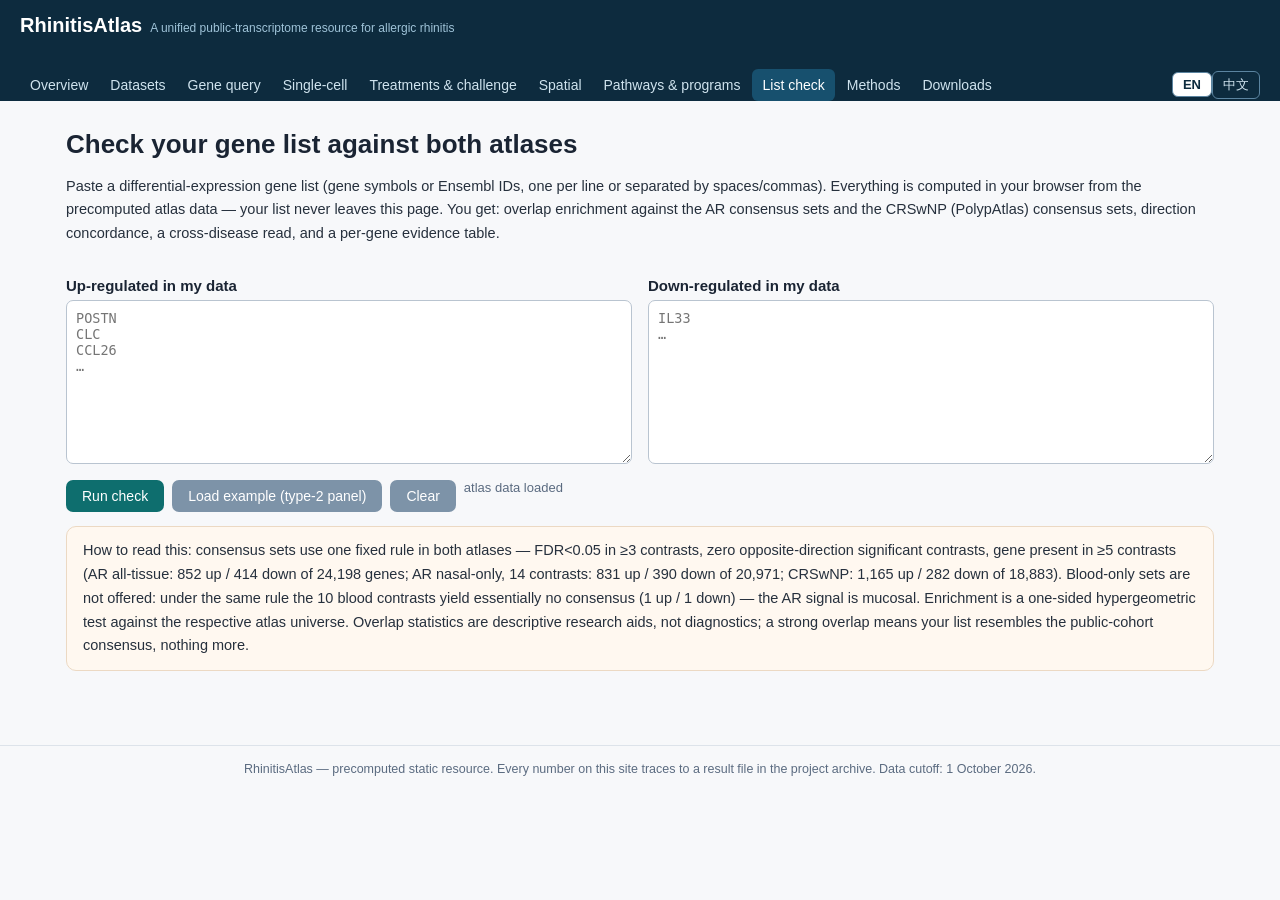
==== analyze.html @ e07cc895 "Plan A: gene-list check page (analyze.html) — browser-side overlap enrichment vs AR + CRSwNP consens" ====
<!DOCTYPE html><html lang="en"><head><meta charset="utf-8"><meta name="viewport" content="width=device-width,initial-scale=1">
<title>RhinitisAtlas</title><link rel="stylesheet" href="style.css"></head><body>
<header><div class="brand">RhinitisAtlas<small data-i18n="tagline"></small></div>
<nav><a href="index.html" data-i18n="nav_overview" class=""></a><a href="datasets.html" data-i18n="nav_datasets" class=""></a><a href="gene.html" data-i18n="nav_gene" class=""></a><a href="scrna.html" data-i18n="nav_sc" class=""></a><a href="treatments.html" data-i18n="nav_treat" class=""></a><a href="spatial.html" data-i18n="nav_spatial" class=""></a><a href="pathways.html" data-i18n="nav_path" class=""></a><a href="analyze.html" data-i18n="nav_analyze" class="on"></a><a href="methods.html" data-i18n="nav_methods" class=""></a><a href="downloads.html" data-i18n="nav_dl" class=""></a></nav><div class="lang"><button data-l="en" onclick="setLang('en')">EN</button><button data-l="zh" onclick="setLang('zh')">中文</button></div></header><main>
<h1 id="t"></h1><p id="intro"></p>
<div class="grid2">
<div><h3 id="h_up"></h3><textarea id="up" rows="9" spellcheck="false"></textarea></div>
<div><h3 id="h_dn"></h3><textarea id="dn" rows="9" spellcheck="false"></textarea></div>
</div>
<div style="margin:12px 0;display:flex;gap:8px;flex-wrap:wrap">
<button class="go" id="run"></button>
<button class="go" id="ex" style="background:#7d93a8"></button>
<button class="go" id="clr" style="background:#7d93a8"></button>
<span class="mut" id="status"></span></div>
<div id="out"></div>
<div class="box"><p id="note" style="margin:0"></p></div>
</main><footer><span data-i18n="foot"></span></footer>
<script src="app.js"></script><script>
const L={
 t:{en:"Check your gene list against both atlases",zh:"拿你的基因列表对照两个图谱"},
 intro:{en:"Paste a differential-expression gene list (gene symbols or Ensembl IDs, one per line or separated by spaces/commas). Everything is computed in your browser from the precomputed atlas data — your list never leaves this page. You get: overlap enrichment against the AR consensus sets and the CRSwNP (PolypAtlas) consensus sets, direction concordance, a cross-disease read, and a per-gene evidence table.",zh:"粘贴你的差异表达基因列表（基因符号或 Ensembl ID，一行一个，或以空格/逗号分隔）。全部计算在你的浏览器内用图谱预计算数据完成——列表不离开本页。输出：与 AR 共识集、CRSwNP（PolypAtlas）共识集的重叠富集、方向一致性、跨病判读，以及逐基因证据表。"},
 h_up:{en:"Up-regulated in my data",zh:"在我的数据中上调"}, h_dn:{en:"Down-regulated in my data",zh:"在我的数据中下调"},
 run:{en:"Run check",zh:"开始对照"}, ex:{en:"Load example (type-2 panel)",zh:"载入示例（2 型面板）"}, clr:{en:"Clear",zh:"清空"},
 loading:{en:"loading atlas data (2.3 MB)…",zh:"正在加载图谱数据（2.3 MB）…"}, ready:{en:"atlas data loaded",zh:"图谱数据已加载"},
 note:{en:"How to read this: consensus sets use one fixed rule in both atlases — FDR<0.05 in ≥3 contrasts, zero opposite-direction significant contrasts, gene present in ≥5 contrasts (AR all-tissue: 852 up / 414 down of 24,198 genes; AR nasal-only, 14 contrasts: 831 up / 390 down of 20,971; CRSwNP: 1,165 up / 282 down of 18,883). Blood-only sets are not offered: under the same rule the 10 blood contrasts yield essentially no consensus (1 up / 1 down) — the AR signal is mucosal. Enrichment is a one-sided hypergeometric test against the respective atlas universe. Overlap statistics are descriptive research aids, not diagnostics; a strong overlap means your list resembles the public-cohort consensus, nothing more.",zh:"如何解读：两个图谱的共识集用同一条固定规则——在 ≥3 个对比中 FDR<0.05、无反向显著对比、基因出现于 ≥5 个对比（AR 全组织：24,198 个基因中上调 852 / 下调 414；AR 仅鼻，14 个对比：20,971 中上调 831 / 下调 390；CRSwNP：18,883 中上调 1,165 / 下调 282）。不提供仅血共识集：同一规则下 10 个血液对比几乎产不出共识（上调 1 / 下调 1）——AR 信号在黏膜不在血。富集为对相应图谱宇宙的单侧超几何检验。重叠统计是描述性研究辅助，不是诊断工具；重叠强只说明你的列表与公共队列共识相似，仅此而已。"},
 matched:{en:"matched",zh:"已匹配"}, unmatched:{en:"unmatched",zh:"未匹配"}, ensmapped:{en:"Ensembl-mapped",zh:"经 Ensembl 映射"},
 h_enrich:{en:"Overlap enrichment",zh:"重叠富集"}, h_conc:{en:"Direction concordance",zh:"方向一致性"}, h_genes:{en:"Per-gene evidence",zh:"逐基因证据"},
 th_set:{en:"Reference set",zh:"参考集"}, th_k:{en:"Overlap",zh:"重叠"}, th_fold:{en:"Fold",zh:"倍数"}, th_p:{en:"P (hypergeometric)",zh:"P（超几何）"},
 set_ar_up:{en:"AR consensus up",zh:"AR 共识上调"}, set_ar_dn:{en:"AR consensus down",zh:"AR 共识下调"},
 set_nasal_up:{en:"AR nasal-only consensus up",zh:"AR 仅鼻共识上调"}, set_nasal_dn:{en:"AR nasal-only consensus down",zh:"AR 仅鼻共识下调"},
 v_conc:{en:"But direction concordance is high: your genes move the same way as the AR program gene-by-gene even though they are not members of the strict consensus sets — the usual pattern for tissue-restricted marker lists, which single-cohort noise keeps out of the strict sets.",zh:"但方向一致性很高：你的基因逐个与 AR 程序同向，只是未进入严格共识集——这正是组织限制性标志物列表的典型情形，单队列噪声会把它们挡在严格集之外。"},
 set_crs_up:{en:"CRSwNP consensus up",zh:"CRSwNP 共识上调"}, set_crs_dn:{en:"CRSwNP consensus down",zh:"CRSwNP 共识下调"},
 your_up:{en:"your up list",zh:"你的上调列表"}, your_dn:{en:"your down list",zh:"你的下调列表"},
 conc_up:{en:"of your up genes with AR data, share with positive AR mean logFC",zh:"你的上调基因中（有 AR 数据者）AR 平均 logFC 为正的比例"},
 conc_dn:{en:"of your down genes with AR data, share with negative AR mean logFC",zh:"你的下调基因中（有 AR 数据者）AR 平均 logFC 为负的比例"},
 verdict:{en:"Cross-disease read",zh:"跨病判读"},
 v_shared:{en:"Shared signal: your list overlaps the consensus of BOTH diseases",zh:"共享信号：你的列表与两个疾病的共识集都重叠"},
 v_ar:{en:"AR-leaning: significant consensus overlap with allergic rhinitis only",zh:"偏向 AR：只与过敏性鼻炎共识集显著重叠"},
 v_crs:{en:"CRSwNP-leaning: significant consensus overlap with CRSwNP only",zh:"偏向 CRSwNP：只与 CRSwNP 共识集显著重叠"},
 v_none:{en:"No significant overlap with either consensus set",zh:"与两个共识集均无显著重叠"},
 v_stronger:{en:"stronger overlap in",zh:"重叠更强的是"},
 th_gene:{en:"Gene",zh:"基因"}, th_yours:{en:"Yours",zh:"你的方向"}, th_armean:{en:"AR mean logFC",zh:"AR 平均 logFC"},
 th_nasal:{en:"Nasal",zh:"鼻"}, th_blood:{en:"Blood",zh:"血"}, th_sig:{en:"Sig ↑/↓ (of present)",zh:"显著 ↑/↓（出现数）"},
 th_meta:{en:"Nasal meta (FDR)",zh:"鼻 meta（FDR）"}, th_crs:{en:"CRS mean logFC",zh:"CRS 平均 logFC"}, th_class:{en:"Consensus class",zh:"共识归类"},
 dl:{en:"Download table (CSV)",zh:"下载表格（CSV）"}, empty:{en:"Paste at least one gene list first.",zh:"请先粘贴至少一个基因列表。"},
 both:{en:"both lists",zh:"两表皆有"}};
function T(k){return L[k][LANG]||L[k].en}
let ATLAS=null, ROWS=[], SORTK="absar", SORTD=-1;
const LG=[0.99999999999980993,676.5203681218851,-1259.1392167224028,771.32342877765313,-176.61502916214059,12.507343278686905,-0.13857109526572012,9.9843695780195716e-6,1.5056327351493116e-7];
function lgamma(z){ if(z<0.5) return Math.log(Math.PI/Math.sin(Math.PI*z))-lgamma(1-z); z-=1; let x=LG[0]; for(let i=1;i<9;i++) x+=LG[i]/(z+i); const t=z+7.5; return 0.5*Math.log(2*Math.PI)+(z+0.5)*Math.log(t)-t+Math.log(x); }
function logC(n,k){ return (k<0||k>n)?-Infinity:lgamma(n+1)-lgamma(k+1)-lgamma(n-k+1); }
function hyperP(N,K,n,k){ if(k<=0) return 1; const mx=Math.min(K,n); let s=0; for(let i=k;i<=mx;i++) s+=Math.exp(logC(K,i)+logC(N-K,n-i)-logC(N,n)); return Math.min(1,s); }
function pFmt(p){ if(p<0.001) return p.toExponential(1); return p.toFixed(3); }
function parseList(txt){
 const seen=new Set(), matched=[], ensgN={n:0}; let unmatched=0;
 txt.split(/[\s,;]+/).map(x=>x.replace(/^["']|["']$/g,"").trim().toUpperCase()).filter(Boolean).forEach(tok=>{
   let sym=tok;
   if(/^ENSG\d+/.test(tok)){ const base=tok.split(".")[0]; if(ATLAS.ensg[base]){ sym=ATLAS.ensg[base]; ensgN.n++; } }
   if(seen.has(sym)) return; seen.add(sym);
   if(ATLAS.genes[sym]) matched.push(sym); else unmatched++;
 });
 return {matched, unmatched, ensMapped:ensgN.n};
}
function setMembers(flag){ return Object.keys(ATLAS.genes).filter(g=>ATLAS.genes[g][9]&flag); }
let SETS=null;
function ensureSets(){ if(!SETS) SETS={arup:setMembers(1), ardn:setMembers(2), crsup:setMembers(4), crsdn:setMembers(8),
  nup:setMembers(32), ndn:setMembers(64),
  arupS:new Set(), ardnS:new Set(), crsupS:new Set(), crsdnS:new Set(), nupS:new Set(), ndnS:new Set()};
 ["arup","ardn","crsup","crsdn","nup","ndn"].forEach(k=>{ if(!SETS[k+"S"].size) SETS[k].forEach(g=>SETS[k+"S"].add(g)); }); }
function enrichRow(listName, list, setS, setN, N, label){
 const inter=list.filter(g=>setS.has(g)).length;
 const n=list.length, p=hyperP(N, setN, n, inter);
 const fold=n&&setN? ((inter/n)/(setN/N)) : 0;
 return {row:`<tr><td>${listName} ∩ ${label}</td><td>${inter} / ${n} (set ${setN} / ${N.toLocaleString()})</td><td>${fold.toFixed(2)}×</td><td>${pFmt(p)}</td></tr>`, inter, p};
}
function badges(f){ let b=""; if(f&1)b+='<span class="badge b-arup">AR↑</span>'; if(f&2)b+='<span class="badge b-ardn">AR↓</span>';
 if(f&4)b+='<span class="badge b-crsup">CRS↑</span>'; if(f&8)b+='<span class="badge b-crsdn">CRS↓</span>'; return b||"—"; }
function run(){
 if(!ATLAS){ document.getElementById("status").textContent=T("loading"); return; }
 ensureSets();
 const upP=parseList(document.getElementById("up").value), dnP=parseList(document.getElementById("dn").value);
 if(!upP.matched.length && !dnP.matched.length){ document.getElementById("out").innerHTML="<p>"+T("empty")+"</p>"; return; }
 const M=ATLAS.meta, out=[];
 const tot=(upP.matched.length+dnP.matched.length), unm=upP.unmatched+dnP.unmatched, em=upP.ensMapped+dnP.ensMapped;
 out.push(`<p class="mut">${tot} ${T("matched")} · ${unm} ${T("unmatched")}${em?` · ${em} ${T("ensMapped")}`:""}</p>`);
 const tests=[];
 const inCRS=g=>(ATLAS.genes[g][9]&16)!==0, inNas=g=>(ATLAS.genes[g][9]&128)!==0;
 const upCRS=upP.matched.filter(inCRS), dnCRS=dnP.matched.filter(inCRS);
 const upNas=upP.matched.filter(inNas), dnNas=dnP.matched.filter(inNas);
 if(upP.matched.length){
   tests.push({dir:"up", atlas:"ar", ...enrichRow(T("your_up"), upP.matched, SETS.arupS, M.ar_up, M.ar_universe, T("set_ar_up"))});
   tests.push({dir:"up", atlas:"ar", ...enrichRow(T("your_up"), upNas, SETS.nupS, M.nasal_up, M.nasal_universe, T("set_nasal_up"))});
   tests.push({dir:"up", atlas:"crs", ...enrichRow(T("your_up"), upCRS, SETS.crsupS, M.crs_up, M.crs_universe, T("set_crs_up"))});
   tests.push({dir:"up", atlas:"arx", ...enrichRow(T("your_up"), upP.matched, SETS.ardnS, M.ar_dn, M.ar_universe, T("set_ar_dn"))});
   tests.push({dir:"up", atlas:"crsx", ...enrichRow(T("your_up"), upCRS, SETS.crsdnS, M.crs_dn, M.crs_universe, T("set_crs_dn"))});
 }
 if(dnP.matched.length){
   tests.push({dir:"dn", atlas:"ar", ...enrichRow(T("your_dn"), dnP.matched, SETS.ardnS, M.ar_dn, M.ar_universe, T("set_ar_dn"))});
   tests.push({dir:"dn", atlas:"ar", ...enrichRow(T("your_dn"), dnNas, SETS.ndnS, M.nasal_dn, M.nasal_universe, T("set_nasal_dn"))});
   tests.push({dir:"dn", atlas:"crs", ...enrichRow(T("your_dn"), dnCRS, SETS.crsdnS, M.crs_dn, M.crs_universe, T("set_crs_dn"))});
   tests.push({dir:"dn", atlas:"arx", ...enrichRow(T("your_dn"), dnP.matched, SETS.arupS, M.ar_up, M.ar_universe, T("set_ar_up"))});
   tests.push({dir:"dn", atlas:"crsx", ...enrichRow(T("your_dn"), dnCRS, SETS.crsupS, M.crs_up, M.crs_universe, T("set_crs_up"))});
 }
 out.push(`<h2>${T("h_enrich")}</h2><table><tr><th>${T("th_set")}</th><th>${T("th_k")}</th><th>${T("th_fold")}</th><th>${T("th_p")}</th></tr>`+tests.map(x=>x.row).join("")+"</table>");
 // concordance first (verdict may fall back to it)
 const conc=[]; let concHit=0, concTot=0;
 if(upP.matched.length){ const a=upP.matched.map(g=>ATLAS.genes[g][0]); const h=a.filter(x=>x>0).length;
   concHit+=h; concTot+=a.length; conc.push(`${(100*h/a.length).toFixed(0)}% ${T("conc_up")}`); }
 if(dnP.matched.length){ const a=dnP.matched.map(g=>ATLAS.genes[g][0]); const h=a.filter(x=>x<0).length;
   concHit+=h; concTot+=a.length; conc.push(`${(100*h/a.length).toFixed(0)}% ${T("conc_dn")}`); }
 // verdict from same-direction tests only
 const same=tests.filter(x=>(x.dir==="up"&&(x.atlas==="ar"||x.atlas==="crs"))||(x.dir==="dn"&&(x.atlas==="ar"||x.atlas==="crs")));
 const arS=same.filter(x=>x.atlas==="ar"), crsS=same.filter(x=>x.atlas==="crs");
 const arSig=arS.some(x=>x.p<0.05), crsSig=crsS.some(x=>x.p<0.05);
 let v = (!arSig&&!crsSig)? T("v_none") : (arSig&&crsSig)? T("v_shared") : arSig? T("v_ar") : T("v_crs");
 if(arSig&&crsSig){ const bestA=Math.min(...arS.map(x=>x.p)), bestC=Math.min(...crsS.map(x=>x.p));
   v += ` (${T("v_stronger")}: ${bestA<bestC?"AR":"CRSwNP"})`; }
 if(!arSig&&!crsSig&&concTot&&concHit/concTot>=0.8) v += " " + T("v_conc");
 out.push(`<div class="box"><b>${T("verdict")}:</b> ${v}</div>`);
 out.push(`<h2>${T("h_conc")}</h2><p>${conc.join("<br>")}</p>`);
 // per-gene rows
 const dirOf={}; upP.matched.forEach(g=>dirOf[g]="↑"); dnP.matched.forEach(g=>dirOf[g]=dirOf[g]?"↕":"↓");
 ROWS=[...new Set([...upP.matched, ...dnP.matched])].map(g=>{ const r=ATLAS.genes[g];
   return {g, dir:dirOf[g], ar:r[0], nasal:r[1], blood:r[2], sup:r[3], sdn:r[4], pres:r[5], meta:r[6], fdr:r[7], crs:r[8], f:r[9], absar:Math.abs(r[0]||0)}; });
 out.push(`<h2>${T("h_genes")} (${ROWS.length})</h2><div style="overflow-x:auto"><table id="gt"></table></div>
 <p><button class="go" id="dlcsv">${T("dl")}</button></p>`);
 document.getElementById("out").innerHTML=out.join("");
 drawTable();
 document.getElementById("dlcsv").addEventListener("click", dlCSV);
}
function drawTable(){
 const rows=[...ROWS].sort((a,b)=>{ const k=SORTK; const va=a[k], vb=b[k];
   return (typeof va==="string"? va.localeCompare(vb) : (va??-1e9)-(vb??-1e9))*SORTD; });
 const th=(k,lb)=>`<th style="cursor:pointer" onclick="sortBy('${k}')">${lb}</th>`;
 document.getElementById("gt").innerHTML = "<tr>"+th("g",T("th_gene"))+th("dir",T("th_yours"))+th("ar",T("th_armean"))+th("nasal",T("th_nasal"))+th("blood",T("th_blood"))+th("sup",T("th_sig"))+th("meta",T("th_meta"))+th("crs",T("th_crs"))+th("f",T("th_class"))+"</tr>"+
 rows.map(r=>`<tr><td><a href="gene.html?g=${r.g}">${r.g}</a></td><td>${r.dir}</td><td>${r.ar>0?"+":""}${r.ar}</td><td>${r.nasal==null?"—":(r.nasal>0?"+":"")+r.nasal}</td><td>${r.blood==null?"—":(r.blood>0?"+":"")+r.blood}</td><td>${r.sup} / ${r.sdn} (of ${r.pres})</td><td>${r.meta==null?"—":(r.meta>0?"+":"")+r.meta+" ("+pFmt(r.fdr)+")"}</td><td>${r.crs==null?"—":(r.crs>0?"+":"")+r.crs}</td><td>${badges(r.f)}</td></tr>`).join("");
}
function sortBy(k){ if(SORTK===k) SORTD*=-1; else { SORTK=k; SORTD=-1; } drawTable(); }
function dlCSV(){
 const head="gene,yours,AR_mean_logFC,nasal_mean,blood_mean,n_sig_up,n_sig_down,n_present,nasal_meta_logFC,nasal_meta_FDR,CRS_mean_logFC,flags\n";
 const body=ROWS.map(r=>[r.g,r.dir,r.ar,r.nasal??"",r.blood??"",r.sup,r.sdn,r.pres,r.meta??"",r.fdr??"",r.crs??"",r.f].join(",")).join("\n");
 const a=document.createElement("a"); a.href=URL.createObjectURL(new Blob([head+body],{type:"text/csv"})); a.download="rhinitisatlas_list_check.csv"; a.click();
}
function renderStatic(){
 ["t","intro","h_up","h_dn","note"].forEach(id=>document.getElementById(id).textContent=T(id));
 document.getElementById("run").textContent=T("run"); document.getElementById("ex").textContent=T("ex"); document.getElementById("clr").textContent=T("clr");
 document.getElementById("up").placeholder="POSTN\nCLC\nCCL26\n…";
 document.getElementById("dn").placeholder="IL33\n…";
}
document.getElementById("run").addEventListener("click", run);
document.getElementById("ex").addEventListener("click", ()=>{
 document.getElementById("up").value="POSTN\nCLC\nCCL26\nCST1\nCST2\nSERPINB2\nIL13\nIL4\nIL5\nTSLP\nMUC5AC\nTPSAB1\nCPA3\nALOX15";
 document.getElementById("dn").value="IL33"; run(); });
document.getElementById("clr").addEventListener("click", ()=>{ document.getElementById("up").value=""; document.getElementById("dn").value=""; document.getElementById("out").innerHTML=""; });
window.onLang=()=>{ renderStatic(); if(ATLAS && (document.getElementById("up").value||document.getElementById("dn").value)) run(); };
renderStatic();
loadJSON("data/gene_atlas.json").then(d=>{ ATLAS=d; document.getElementById("status").textContent=T("ready"); });
</script></body></html>
---- style.css ----
:root{--ink:#1a2433;--mut:#5b6b80;--acc:#0e6e6e;--acc2:#b3541e;--bg:#f7f8fa;--card:#fff;--line:#dde3ea}
*{box-sizing:border-box}body{margin:0;font-family:-apple-system,'Segoe UI',Roboto,'Helvetica Neue',Arial,'PingFang SC','Microsoft YaHei',sans-serif;color:var(--ink);background:var(--bg)}
header{background:#0d2b3e;color:#fff;padding:0 20px;display:flex;align-items:center;gap:18px;flex-wrap:wrap}
header .brand{font-size:20px;font-weight:700;padding:14px 0}header .brand small{font-weight:400;color:#9fc3d8;font-size:12px;margin-left:8px}
nav{display:flex;gap:2px;flex-wrap:wrap}nav a{color:#cfe3ee;text-decoration:none;padding:8px 10px;border-radius:6px;font-size:14px}nav a:hover,nav a.on{background:#17506e;color:#fff}
.lang{margin-left:auto}.lang button{background:transparent;border:1px solid #5b84a0;color:#cfe3ee;border-radius:6px;padding:4px 10px;cursor:pointer;font-size:13px}.lang button.on{background:#fff;color:#0d2b3e;font-weight:700}
main{max-width:1180px;margin:0 auto;padding:22px 16px 60px}
h1{font-size:26px;margin:6px 0 10px}h2{font-size:19px;margin:26px 0 10px;border-bottom:2px solid var(--acc);padding-bottom:4px}h3{font-size:15px;margin:16px 0 6px}
p,li{font-size:14.5px;line-height:1.65;color:#26303d}.mut{color:var(--mut);font-size:13px}
.cards{display:grid;grid-template-columns:repeat(auto-fit,minmax(160px,1fr));gap:12px;margin:14px 0}
.card{background:var(--card);border:1px solid var(--line);border-radius:10px;padding:14px}.card .n{font-size:26px;font-weight:800;color:var(--acc)}.card .l{font-size:12.5px;color:var(--mut)}
.box{background:#fff8f0;border:1px solid #ecd9c3;border-radius:10px;padding:12px 16px;margin:14px 0}
table{border-collapse:collapse;width:100%;background:#fff;font-size:13px}th,td{border:1px solid var(--line);padding:5px 8px;text-align:left;vertical-align:top}th{background:#eef3f6}
input,select{font-size:14px;padding:7px 9px;border:1px solid #b9c4d0;border-radius:7px}
textarea{font-size:13.5px;padding:9px;border:1px solid #b9c4d0;border-radius:7px;width:100%;font-family:ui-monospace,Menlo,Consolas,monospace}
.badge{display:inline-block;border-radius:4px;padding:0 6px;font-size:11.5px;font-weight:700;margin-right:3px}
.b-arup{background:#fde8d7;color:#8a3c10}.b-ardn{background:#dbe7fb;color:#1c4390}.b-crsup{background:#e3f2e3;color:#1e6b1e}.b-crsdn{background:#efe0f2;color:#6b1e6b}
button.go{background:var(--acc);color:#fff;border:0;border-radius:7px;padding:8px 16px;font-size:14px;cursor:pointer}
.chip{display:inline-block;background:#e6f2f2;color:#0b5252;border-radius:20px;padding:2px 10px;margin:2px;font-size:12.5px}
.chip.dn{background:#fbe9dd;color:#8a3c10}
.bar{height:10px;border-radius:3px;display:inline-block;vertical-align:middle}
canvas{max-width:100%;background:#fff;border:1px solid var(--line);border-radius:10px}
.legend{font-size:12.5px}.legend span{margin-right:10px;white-space:nowrap}
.dot{display:inline-block;width:9px;height:9px;border-radius:50%;margin-right:4px}
footer{border-top:1px solid var(--line);padding:16px;text-align:center;color:var(--mut);font-size:12.5px}
a{color:var(--acc)}
.grid2{display:grid;grid-template-columns:1fr 1fr;gap:16px}@media(max-width:800px){.grid2{grid-template-columns:1fr}}
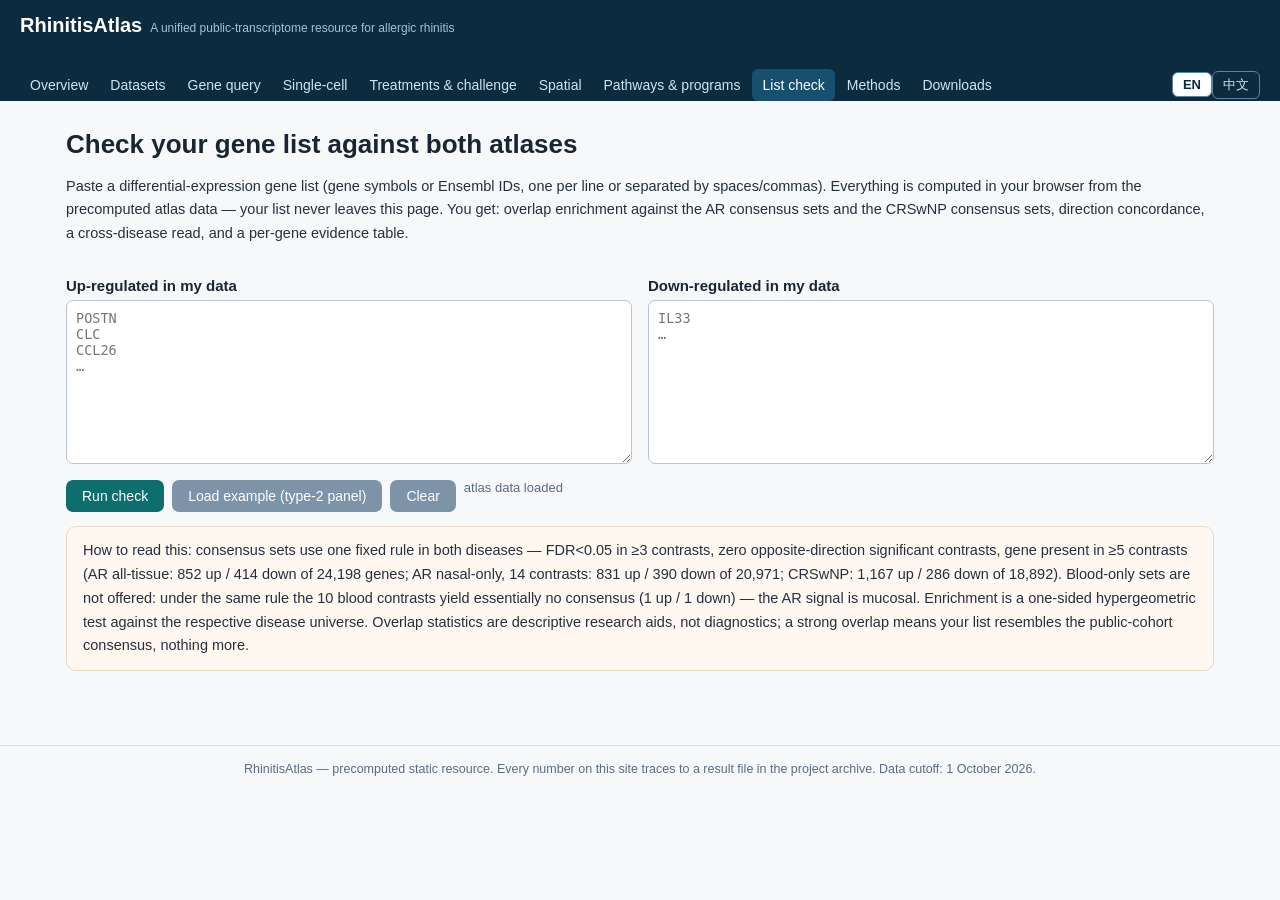
==== commit 6ec4cceb: "Cross-disease comparator now computed in-house (16 public CRSwNP cohorts, same protocol); update con" ====
--- a/analyze.html
+++ b/analyze.html
@@ -1,5 +1,5 @@
 <!DOCTYPE html><html lang="en"><head><meta charset="utf-8"><meta name="viewport" content="width=device-width,initial-scale=1">
-<title>RhinitisAtlas</title><link rel="stylesheet" href="style.css"></head><body>
+<title>RhinitisAtlas</title><link rel="stylesheet" href="style.css?v=20261021b"></head><body>
 <header><div class="brand">RhinitisAtlas<small data-i18n="tagline"></small></div>
 <nav><a href="index.html" data-i18n="nav_overview" class=""></a><a href="datasets.html" data-i18n="nav_datasets" class=""></a><a href="gene.html" data-i18n="nav_gene" class=""></a><a href="scrna.html" data-i18n="nav_sc" class=""></a><a href="treatments.html" data-i18n="nav_treat" class=""></a><a href="spatial.html" data-i18n="nav_spatial" class=""></a><a href="pathways.html" data-i18n="nav_path" class=""></a><a href="analyze.html" data-i18n="nav_analyze" class="on"></a><a href="methods.html" data-i18n="nav_methods" class=""></a><a href="downloads.html" data-i18n="nav_dl" class=""></a></nav><div class="lang"><button data-l="en" onclick="setLang('en')">EN</button><button data-l="zh" onclick="setLang('zh')">中文</button></div></header><main>
 <h1 id="t"></h1><p id="intro"></p>
@@ -15,14 +15,14 @@
 <div id="out"></div>
 <div class="box"><p id="note" style="margin:0"></p></div>
 </main><footer><span data-i18n="foot"></span></footer>
-<script src="app.js"></script><script>
+<script src="app.js?v=20261021b"></script><script>
 const L={
  t:{en:"Check your gene list against both atlases",zh:"拿你的基因列表对照两个图谱"},
- intro:{en:"Paste a differential-expression gene list (gene symbols or Ensembl IDs, one per line or separated by spaces/commas). Everything is computed in your browser from the precomputed atlas data — your list never leaves this page. You get: overlap enrichment against the AR consensus sets and the CRSwNP (PolypAtlas) consensus sets, direction concordance, a cross-disease read, and a per-gene evidence table.",zh:"粘贴你的差异表达基因列表（基因符号或 Ensembl ID，一行一个，或以空格/逗号分隔）。全部计算在你的浏览器内用图谱预计算数据完成——列表不离开本页。输出：与 AR 共识集、CRSwNP（PolypAtlas）共识集的重叠富集、方向一致性、跨病判读，以及逐基因证据表。"},
+ intro:{en:"Paste a differential-expression gene list (gene symbols or Ensembl IDs, one per line or separated by spaces/commas). Everything is computed in your browser from the precomputed atlas data — your list never leaves this page. You get: overlap enrichment against the AR consensus sets and the CRSwNP consensus sets, direction concordance, a cross-disease read, and a per-gene evidence table.",zh:"粘贴你的差异表达基因列表（基因符号或 Ensembl ID，一行一个，或以空格/逗号分隔）。全部计算在你的浏览器内用图谱预计算数据完成——列表不离开本页。输出：与 AR 共识集、CRSwNP 共识集的重叠富集、方向一致性、跨病判读，以及逐基因证据表。"},
  h_up:{en:"Up-regulated in my data",zh:"在我的数据中上调"}, h_dn:{en:"Down-regulated in my data",zh:"在我的数据中下调"},
  run:{en:"Run check",zh:"开始对照"}, ex:{en:"Load example (type-2 panel)",zh:"载入示例（2 型面板）"}, clr:{en:"Clear",zh:"清空"},
  loading:{en:"loading atlas data (2.3 MB)…",zh:"正在加载图谱数据（2.3 MB）…"}, ready:{en:"atlas data loaded",zh:"图谱数据已加载"},
- note:{en:"How to read this: consensus sets use one fixed rule in both atlases — FDR<0.05 in ≥3 contrasts, zero opposite-direction significant contrasts, gene present in ≥5 contrasts (AR all-tissue: 852 up / 414 down of 24,198 genes; AR nasal-only, 14 contrasts: 831 up / 390 down of 20,971; CRSwNP: 1,165 up / 282 down of 18,883). Blood-only sets are not offered: under the same rule the 10 blood contrasts yield essentially no consensus (1 up / 1 down) — the AR signal is mucosal. Enrichment is a one-sided hypergeometric test against the respective atlas universe. Overlap statistics are descriptive research aids, not diagnostics; a strong overlap means your list resembles the public-cohort consensus, nothing more.",zh:"如何解读：两个图谱的共识集用同一条固定规则——在 ≥3 个对比中 FDR<0.05、无反向显著对比、基因出现于 ≥5 个对比（AR 全组织：24,198 个基因中上调 852 / 下调 414；AR 仅鼻，14 个对比：20,971 中上调 831 / 下调 390；CRSwNP：18,883 中上调 1,165 / 下调 282）。不提供仅血共识集：同一规则下 10 个血液对比几乎产不出共识（上调 1 / 下调 1）——AR 信号在黏膜不在血。富集为对相应图谱宇宙的单侧超几何检验。重叠统计是描述性研究辅助，不是诊断工具；重叠强只说明你的列表与公共队列共识相似，仅此而已。"},
+ note:{en:"How to read this: consensus sets use one fixed rule in both diseases — FDR<0.05 in ≥3 contrasts, zero opposite-direction significant contrasts, gene present in ≥5 contrasts (AR all-tissue: 852 up / 414 down of 24,198 genes; AR nasal-only, 14 contrasts: 831 up / 390 down of 20,971; CRSwNP: 1,167 up / 286 down of 18,892). Blood-only sets are not offered: under the same rule the 10 blood contrasts yield essentially no consensus (1 up / 1 down) — the AR signal is mucosal. Enrichment is a one-sided hypergeometric test against the respective disease universe. Overlap statistics are descriptive research aids, not diagnostics; a strong overlap means your list resembles the public-cohort consensus, nothing more.",zh:"如何解读：两个疾病的共识集用同一条固定规则——在 ≥3 个对比中 FDR<0.05、无反向显著对比、基因出现于 ≥5 个对比（AR 全组织：24,198 个基因中上调 852 / 下调 414；AR 仅鼻，14 个对比：20,971 中上调 831 / 下调 390；CRSwNP：18,892 中上调 1,167 / 下调 286）。不提供仅血共识集：同一规则下 10 个血液对比几乎产不出共识（上调 1 / 下调 1）——AR 信号在黏膜不在血。富集为对相应疾病全集的单侧超几何检验。重叠统计是描述性研究辅助，不是诊断工具；重叠强只说明你的列表与公共队列共识相似，仅此而已。"},
  matched:{en:"matched",zh:"已匹配"}, unmatched:{en:"unmatched",zh:"未匹配"}, ensmapped:{en:"Ensembl-mapped",zh:"经 Ensembl 映射"},
  h_enrich:{en:"Overlap enrichment",zh:"重叠富集"}, h_conc:{en:"Direction concordance",zh:"方向一致性"}, h_genes:{en:"Per-gene evidence",zh:"逐基因证据"},
  th_set:{en:"Reference set",zh:"参考集"}, th_k:{en:"Overlap",zh:"重叠"}, th_fold:{en:"Fold",zh:"倍数"}, th_p:{en:"P (hypergeometric)",zh:"P（超几何）"},
@@ -37,7 +37,7 @@
  v_shared:{en:"Shared signal: your list overlaps the consensus of BOTH diseases",zh:"共享信号：你的列表与两个疾病的共识集都重叠"},
  v_ar:{en:"AR-leaning: significant consensus overlap with allergic rhinitis only",zh:"偏向 AR：只与过敏性鼻炎共识集显著重叠"},
  v_crs:{en:"CRSwNP-leaning: significant consensus overlap with CRSwNP only",zh:"偏向 CRSwNP：只与 CRSwNP 共识集显著重叠"},
- v_none:{en:"No significant overlap with either consensus set",zh:"与两个共识集均无显著重叠"},
+ v_none:{en:"No significant overlap with either consensus set.",zh:"与两个共识集均无显著重叠。"},
  v_stronger:{en:"stronger overlap in",zh:"重叠更强的是"},
  th_gene:{en:"Gene",zh:"基因"}, th_yours:{en:"Yours",zh:"你的方向"}, th_armean:{en:"AR mean logFC",zh:"AR 平均 logFC"},
  th_nasal:{en:"Nasal",zh:"鼻"}, th_blood:{en:"Blood",zh:"血"}, th_sig:{en:"Sig ↑/↓ (of present)",zh:"显著 ↑/↓（出现数）"},
@@ -152,7 +152,8 @@
  document.getElementById("up").value="POSTN\nCLC\nCCL26\nCST1\nCST2\nSERPINB2\nIL13\nIL4\nIL5\nTSLP\nMUC5AC\nTPSAB1\nCPA3\nALOX15";
  document.getElementById("dn").value="IL33"; run(); });
 document.getElementById("clr").addEventListener("click", ()=>{ document.getElementById("up").value=""; document.getElementById("dn").value=""; document.getElementById("out").innerHTML=""; });
-window.onLang=()=>{ renderStatic(); if(ATLAS && (document.getElementById("up").value||document.getElementById("dn").value)) run(); };
+window.onLang=()=>{ renderStatic(); if(ATLAS) document.getElementById("status").textContent=T("ready");
+ if(ATLAS && (document.getElementById("up").value||document.getElementById("dn").value)) run(); };
 renderStatic();
 loadJSON("data/gene_atlas.json").then(d=>{ ATLAS=d; document.getElementById("status").textContent=T("ready"); });
 </script></body></html>
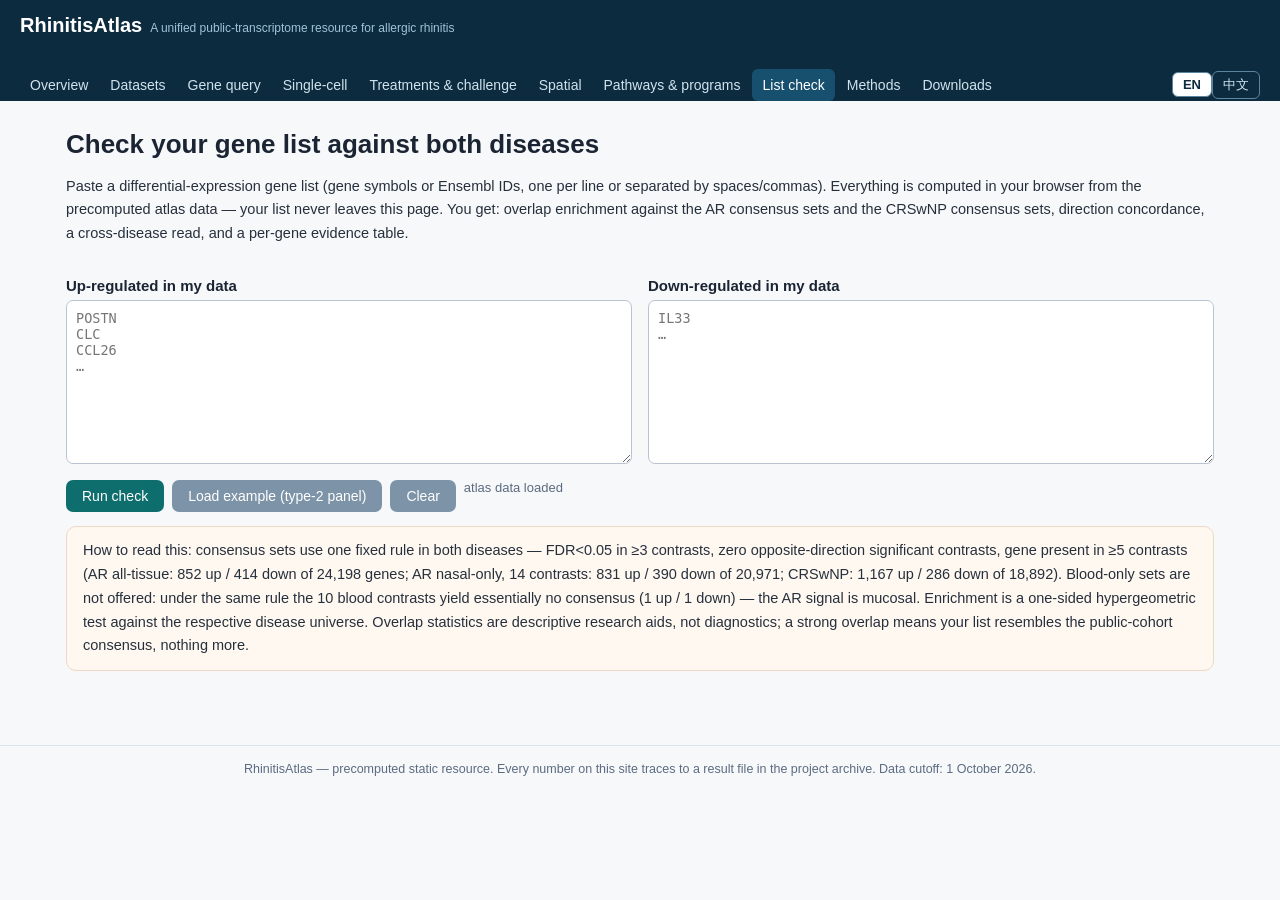
==== commit 3da19dd7: "Analyze page heading: both diseases (not atlases)" ====
--- a/analyze.html
+++ b/analyze.html
@@ -17,7 +17,7 @@
 </main><footer><span data-i18n="foot"></span></footer>
 <script src="app.js?v=20261021b"></script><script>
 const L={
- t:{en:"Check your gene list against both atlases",zh:"拿你的基因列表对照两个图谱"},
+ t:{en:"Check your gene list against both diseases",zh:"拿你的基因列表对照两个疾病"},
  intro:{en:"Paste a differential-expression gene list (gene symbols or Ensembl IDs, one per line or separated by spaces/commas). Everything is computed in your browser from the precomputed atlas data — your list never leaves this page. You get: overlap enrichment against the AR consensus sets and the CRSwNP consensus sets, direction concordance, a cross-disease read, and a per-gene evidence table.",zh:"粘贴你的差异表达基因列表（基因符号或 Ensembl ID，一行一个，或以空格/逗号分隔）。全部计算在你的浏览器内用图谱预计算数据完成——列表不离开本页。输出：与 AR 共识集、CRSwNP 共识集的重叠富集、方向一致性、跨病判读，以及逐基因证据表。"},
  h_up:{en:"Up-regulated in my data",zh:"在我的数据中上调"}, h_dn:{en:"Down-regulated in my data",zh:"在我的数据中下调"},
  run:{en:"Run check",zh:"开始对照"}, ex:{en:"Load example (type-2 panel)",zh:"载入示例（2 型面板）"}, clr:{en:"Clear",zh:"清空"},
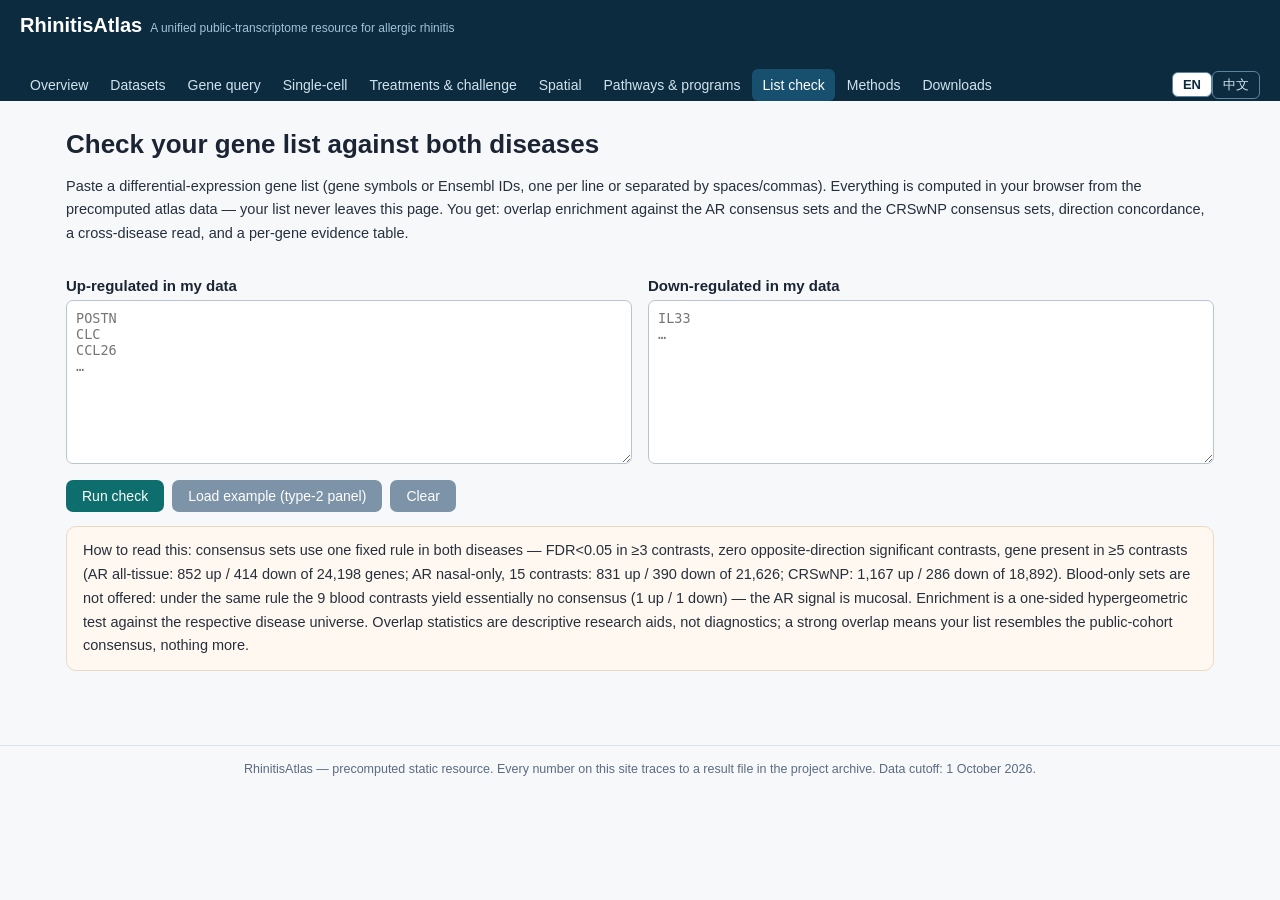
==== commit 95d91f70: "Curation v4 correction: GSE118243 reclassified blood_cells -> nasal_brushing; nasal stratum 15 contr" ====
--- a/analyze.html
+++ b/analyze.html
@@ -22,7 +22,7 @@
  h_up:{en:"Up-regulated in my data",zh:"在我的数据中上调"}, h_dn:{en:"Down-regulated in my data",zh:"在我的数据中下调"},
  run:{en:"Run check",zh:"开始对照"}, ex:{en:"Load example (type-2 panel)",zh:"载入示例（2 型面板）"}, clr:{en:"Clear",zh:"清空"},
  loading:{en:"loading atlas data (2.3 MB)…",zh:"正在加载图谱数据（2.3 MB）…"}, ready:{en:"atlas data loaded",zh:"图谱数据已加载"},
- note:{en:"How to read this: consensus sets use one fixed rule in both diseases — FDR<0.05 in ≥3 contrasts, zero opposite-direction significant contrasts, gene present in ≥5 contrasts (AR all-tissue: 852 up / 414 down of 24,198 genes; AR nasal-only, 14 contrasts: 831 up / 390 down of 20,971; CRSwNP: 1,167 up / 286 down of 18,892). Blood-only sets are not offered: under the same rule the 10 blood contrasts yield essentially no consensus (1 up / 1 down) — the AR signal is mucosal. Enrichment is a one-sided hypergeometric test against the respective disease universe. Overlap statistics are descriptive research aids, not diagnostics; a strong overlap means your list resembles the public-cohort consensus, nothing more.",zh:"如何解读：两个疾病的共识集用同一条固定规则——在 ≥3 个对比中 FDR<0.05、无反向显著对比、基因出现于 ≥5 个对比（AR 全组织：24,198 个基因中上调 852 / 下调 414；AR 仅鼻，14 个对比：20,971 中上调 831 / 下调 390；CRSwNP：18,892 中上调 1,167 / 下调 286）。不提供仅血共识集：同一规则下 10 个血液对比几乎产不出共识（上调 1 / 下调 1）——AR 信号在黏膜不在血。富集为对相应疾病全集的单侧超几何检验。重叠统计是描述性研究辅助，不是诊断工具；重叠强只说明你的列表与公共队列共识相似，仅此而已。"},
+ note:{en:"How to read this: consensus sets use one fixed rule in both diseases — FDR<0.05 in ≥3 contrasts, zero opposite-direction significant contrasts, gene present in ≥5 contrasts (AR all-tissue: 852 up / 414 down of 24,198 genes; AR nasal-only, 15 contrasts: 831 up / 390 down of 21,626; CRSwNP: 1,167 up / 286 down of 18,892). Blood-only sets are not offered: under the same rule the 9 blood contrasts yield essentially no consensus (1 up / 1 down) — the AR signal is mucosal. Enrichment is a one-sided hypergeometric test against the respective disease universe. Overlap statistics are descriptive research aids, not diagnostics; a strong overlap means your list resembles the public-cohort consensus, nothing more.",zh:"如何解读：两个疾病的共识集用同一条固定规则——在 ≥3 个对比中 FDR<0.05、无反向显著对比、基因出现于 ≥5 个对比（AR 全组织：24,198 个基因中上调 852 / 下调 414；AR 仅鼻，15 个对比：21,626 中上调 831 / 下调 390；CRSwNP：18,892 中上调 1,167 / 下调 286）。不提供仅血共识集：同一规则下 9 个血液对比几乎产不出共识（上调 1 / 下调 1）——AR 信号在黏膜不在血。富集为对相应疾病全集的单侧超几何检验。重叠统计是描述性研究辅助，不是诊断工具；重叠强只说明你的列表与公共队列共识相似，仅此而已。"},
  matched:{en:"matched",zh:"已匹配"}, unmatched:{en:"unmatched",zh:"未匹配"}, ensmapped:{en:"Ensembl-mapped",zh:"经 Ensembl 映射"},
  h_enrich:{en:"Overlap enrichment",zh:"重叠富集"}, h_conc:{en:"Direction concordance",zh:"方向一致性"}, h_genes:{en:"Per-gene evidence",zh:"逐基因证据"},
  th_set:{en:"Reference set",zh:"参考集"}, th_k:{en:"Overlap",zh:"重叠"}, th_fold:{en:"Fold",zh:"倍数"}, th_p:{en:"P (hypergeometric)",zh:"P（超几何）"},
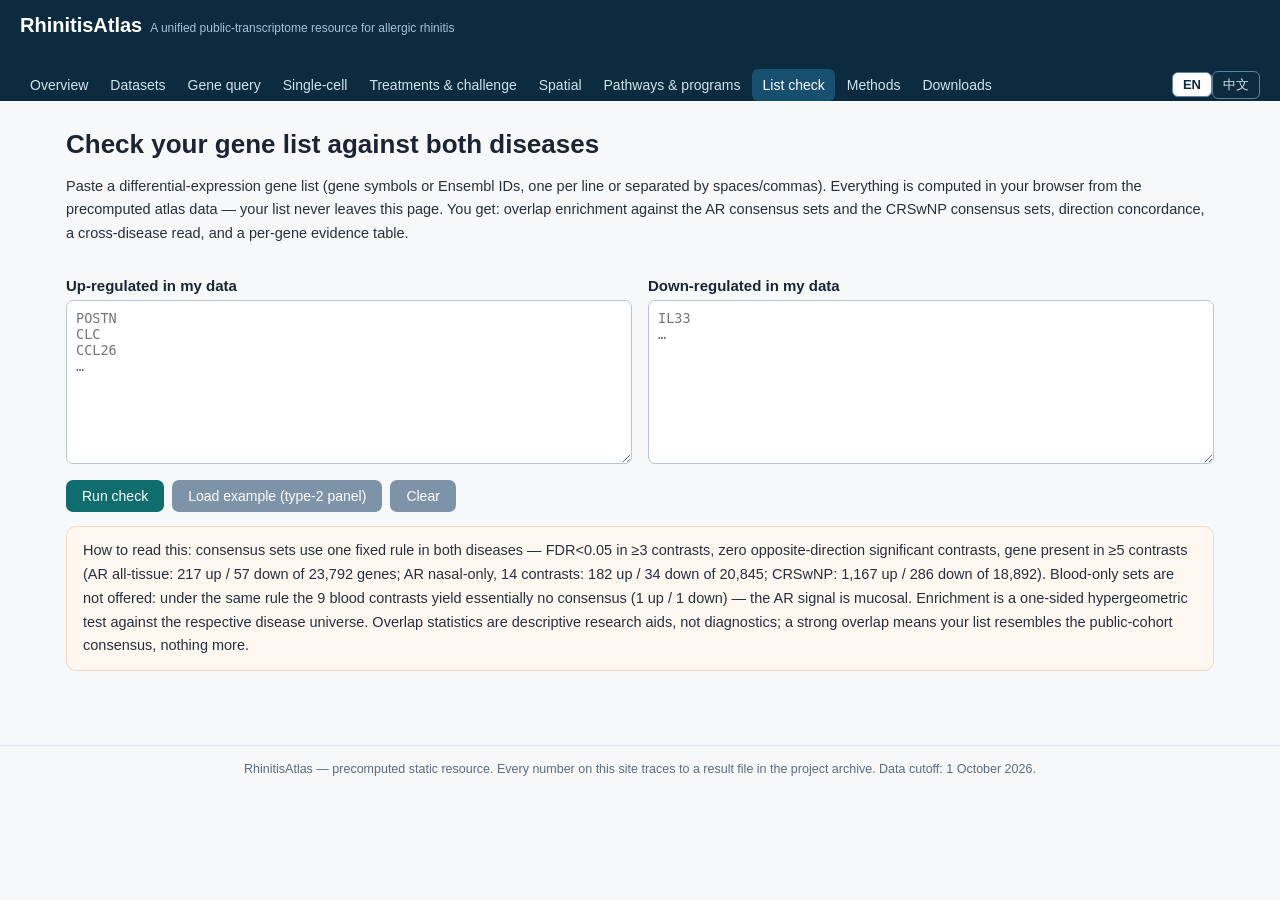
==== commit a21cd3a2: "v5 layer-separation correction: disease layer 24 contrasts (GSE261239 saline only), challenge layer " ====
--- a/analyze.html
+++ b/analyze.html
@@ -22,7 +22,7 @@
  h_up:{en:"Up-regulated in my data",zh:"在我的数据中上调"}, h_dn:{en:"Down-regulated in my data",zh:"在我的数据中下调"},
  run:{en:"Run check",zh:"开始对照"}, ex:{en:"Load example (type-2 panel)",zh:"载入示例（2 型面板）"}, clr:{en:"Clear",zh:"清空"},
  loading:{en:"loading atlas data (2.3 MB)…",zh:"正在加载图谱数据（2.3 MB）…"}, ready:{en:"atlas data loaded",zh:"图谱数据已加载"},
- note:{en:"How to read this: consensus sets use one fixed rule in both diseases — FDR<0.05 in ≥3 contrasts, zero opposite-direction significant contrasts, gene present in ≥5 contrasts (AR all-tissue: 852 up / 414 down of 24,198 genes; AR nasal-only, 15 contrasts: 831 up / 390 down of 21,626; CRSwNP: 1,167 up / 286 down of 18,892). Blood-only sets are not offered: under the same rule the 9 blood contrasts yield essentially no consensus (1 up / 1 down) — the AR signal is mucosal. Enrichment is a one-sided hypergeometric test against the respective disease universe. Overlap statistics are descriptive research aids, not diagnostics; a strong overlap means your list resembles the public-cohort consensus, nothing more.",zh:"如何解读：两个疾病的共识集用同一条固定规则——在 ≥3 个对比中 FDR<0.05、无反向显著对比、基因出现于 ≥5 个对比（AR 全组织：24,198 个基因中上调 852 / 下调 414；AR 仅鼻，15 个对比：21,626 中上调 831 / 下调 390；CRSwNP：18,892 中上调 1,167 / 下调 286）。不提供仅血共识集：同一规则下 9 个血液对比几乎产不出共识（上调 1 / 下调 1）——AR 信号在黏膜不在血。富集为对相应疾病全集的单侧超几何检验。重叠统计是描述性研究辅助，不是诊断工具；重叠强只说明你的列表与公共队列共识相似，仅此而已。"},
+ note:{en:"How to read this: consensus sets use one fixed rule in both diseases — FDR<0.05 in ≥3 contrasts, zero opposite-direction significant contrasts, gene present in ≥5 contrasts (AR all-tissue: 217 up / 57 down of 23,792 genes; AR nasal-only, 14 contrasts: 182 up / 34 down of 20,845; CRSwNP: 1,167 up / 286 down of 18,892). Blood-only sets are not offered: under the same rule the 9 blood contrasts yield essentially no consensus (1 up / 1 down) — the AR signal is mucosal. Enrichment is a one-sided hypergeometric test against the respective disease universe. Overlap statistics are descriptive research aids, not diagnostics; a strong overlap means your list resembles the public-cohort consensus, nothing more.",zh:"如何解读：两个疾病的共识集用同一条固定规则——在 ≥3 个对比中 FDR<0.05、无反向显著对比、基因出现于 ≥5 个对比（AR 全组织：23,792 个基因中上调 217 / 下调 57；AR 仅鼻，14 个对比：20,845 中上调 182 / 下调 34；CRSwNP：18,892 中上调 1,167 / 下调 286）。不提供仅血共识集：同一规则下 9 个血液对比几乎产不出共识（上调 1 / 下调 1）——AR 信号在黏膜不在血。富集为对相应疾病全集的单侧超几何检验。重叠统计是描述性研究辅助，不是诊断工具；重叠强只说明你的列表与公共队列共识相似，仅此而已。"},
  matched:{en:"matched",zh:"已匹配"}, unmatched:{en:"unmatched",zh:"未匹配"}, ensmapped:{en:"Ensembl-mapped",zh:"经 Ensembl 映射"},
  h_enrich:{en:"Overlap enrichment",zh:"重叠富集"}, h_conc:{en:"Direction concordance",zh:"方向一致性"}, h_genes:{en:"Per-gene evidence",zh:"逐基因证据"},
  th_set:{en:"Reference set",zh:"参考集"}, th_k:{en:"Overlap",zh:"重叠"}, th_fold:{en:"Fold",zh:"倍数"}, th_p:{en:"P (hypergeometric)",zh:"P（超几何）"},
